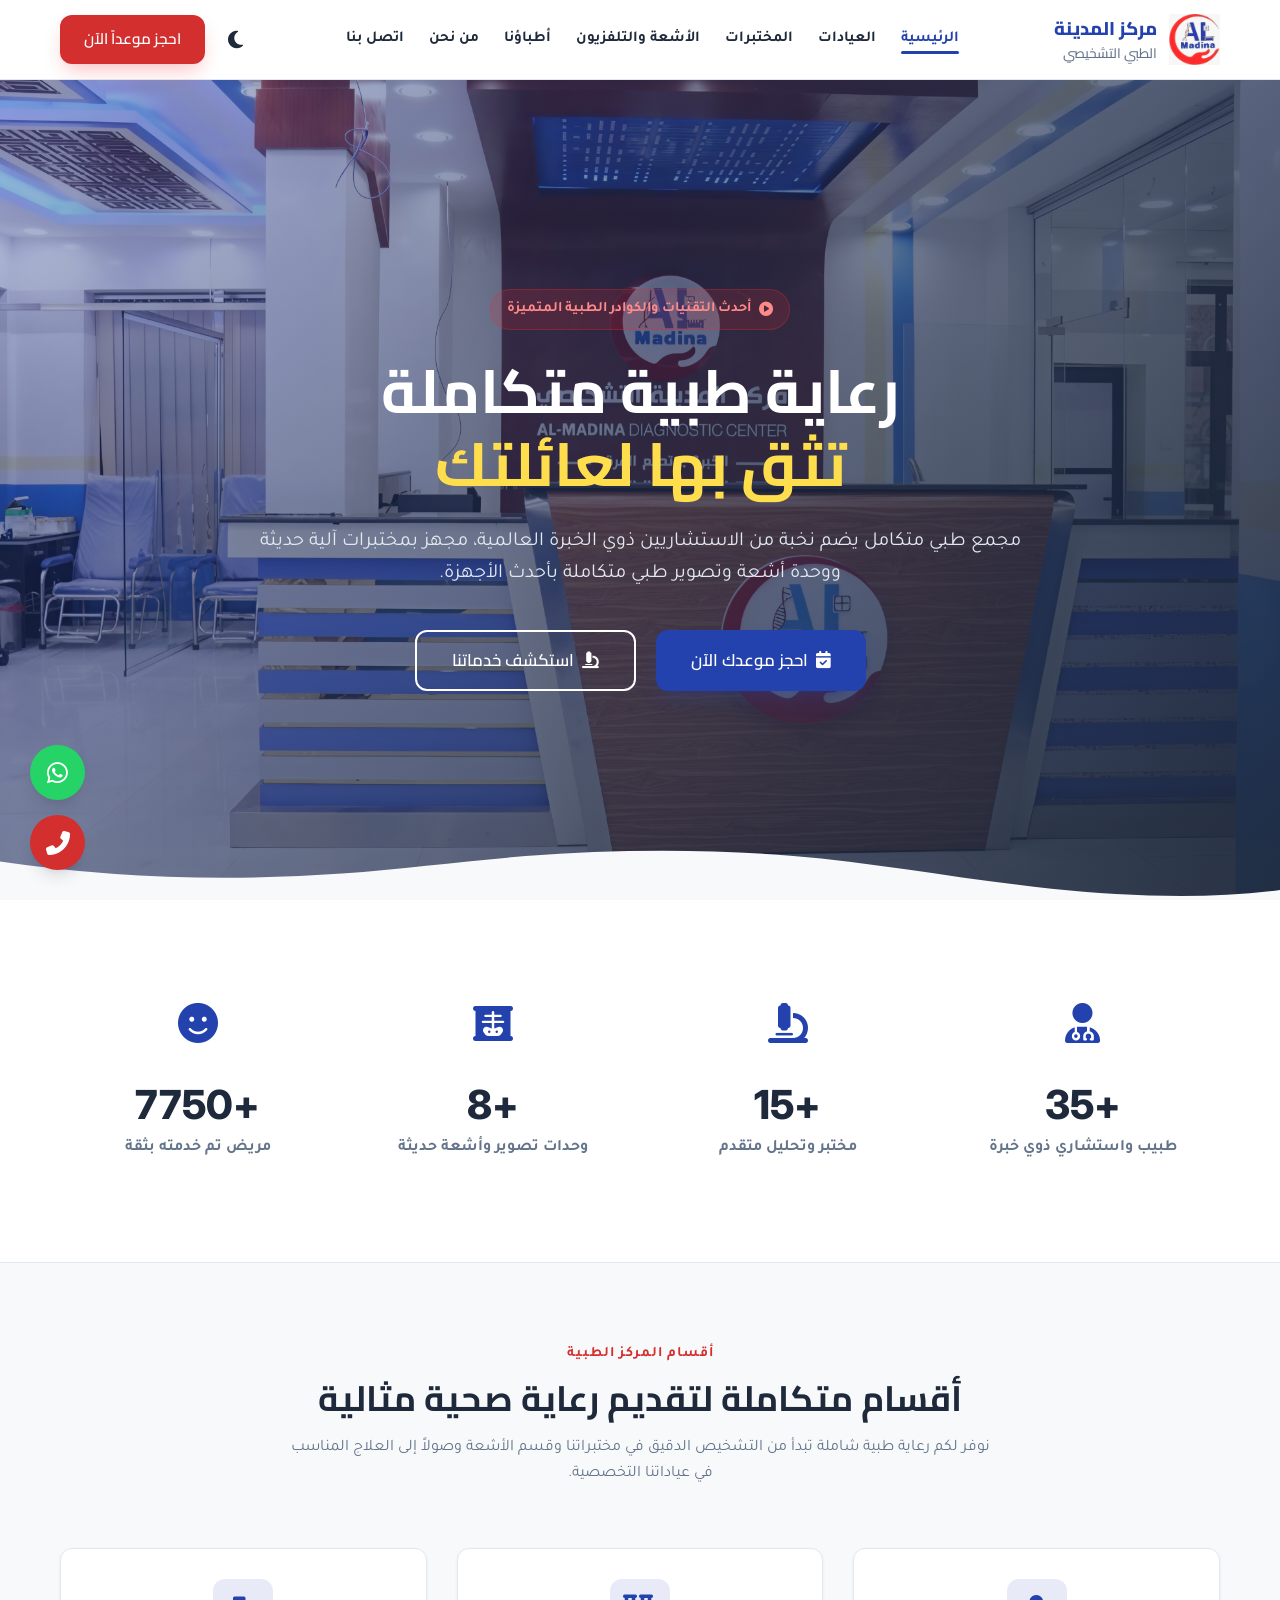
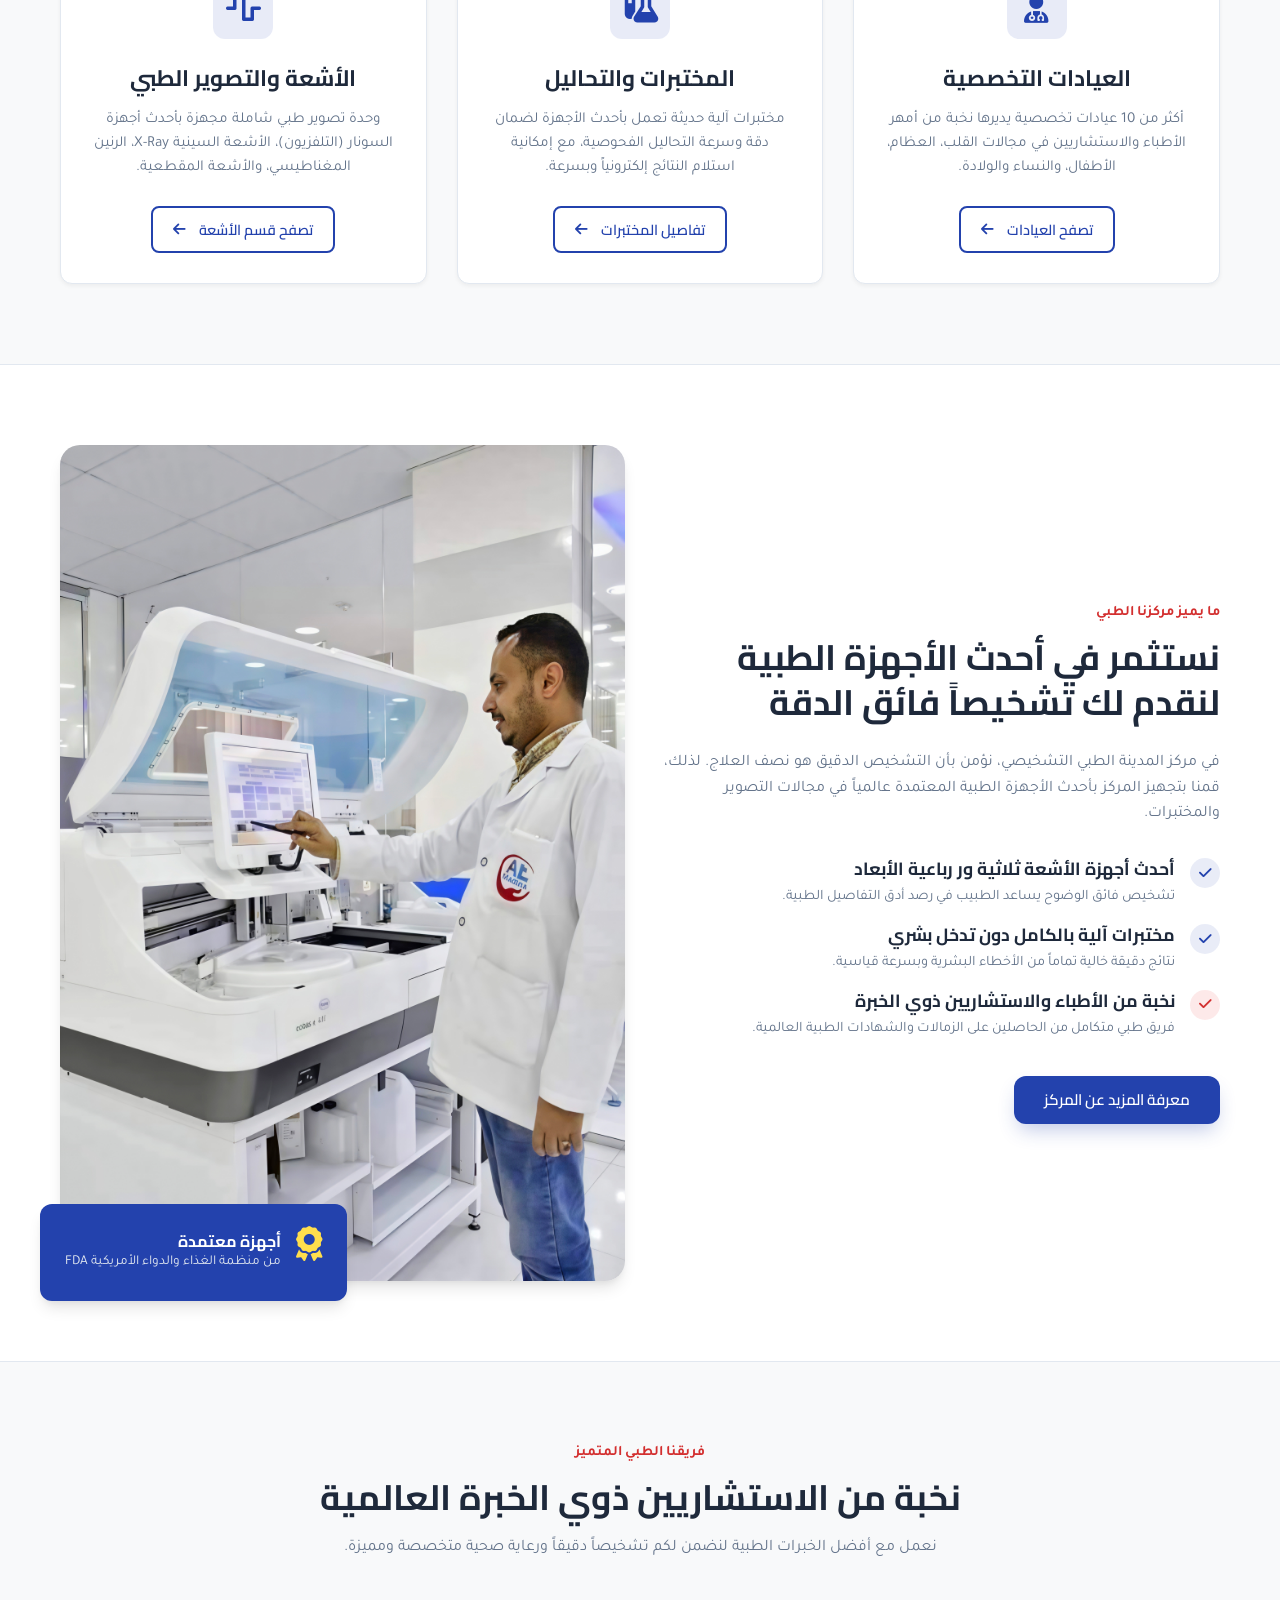
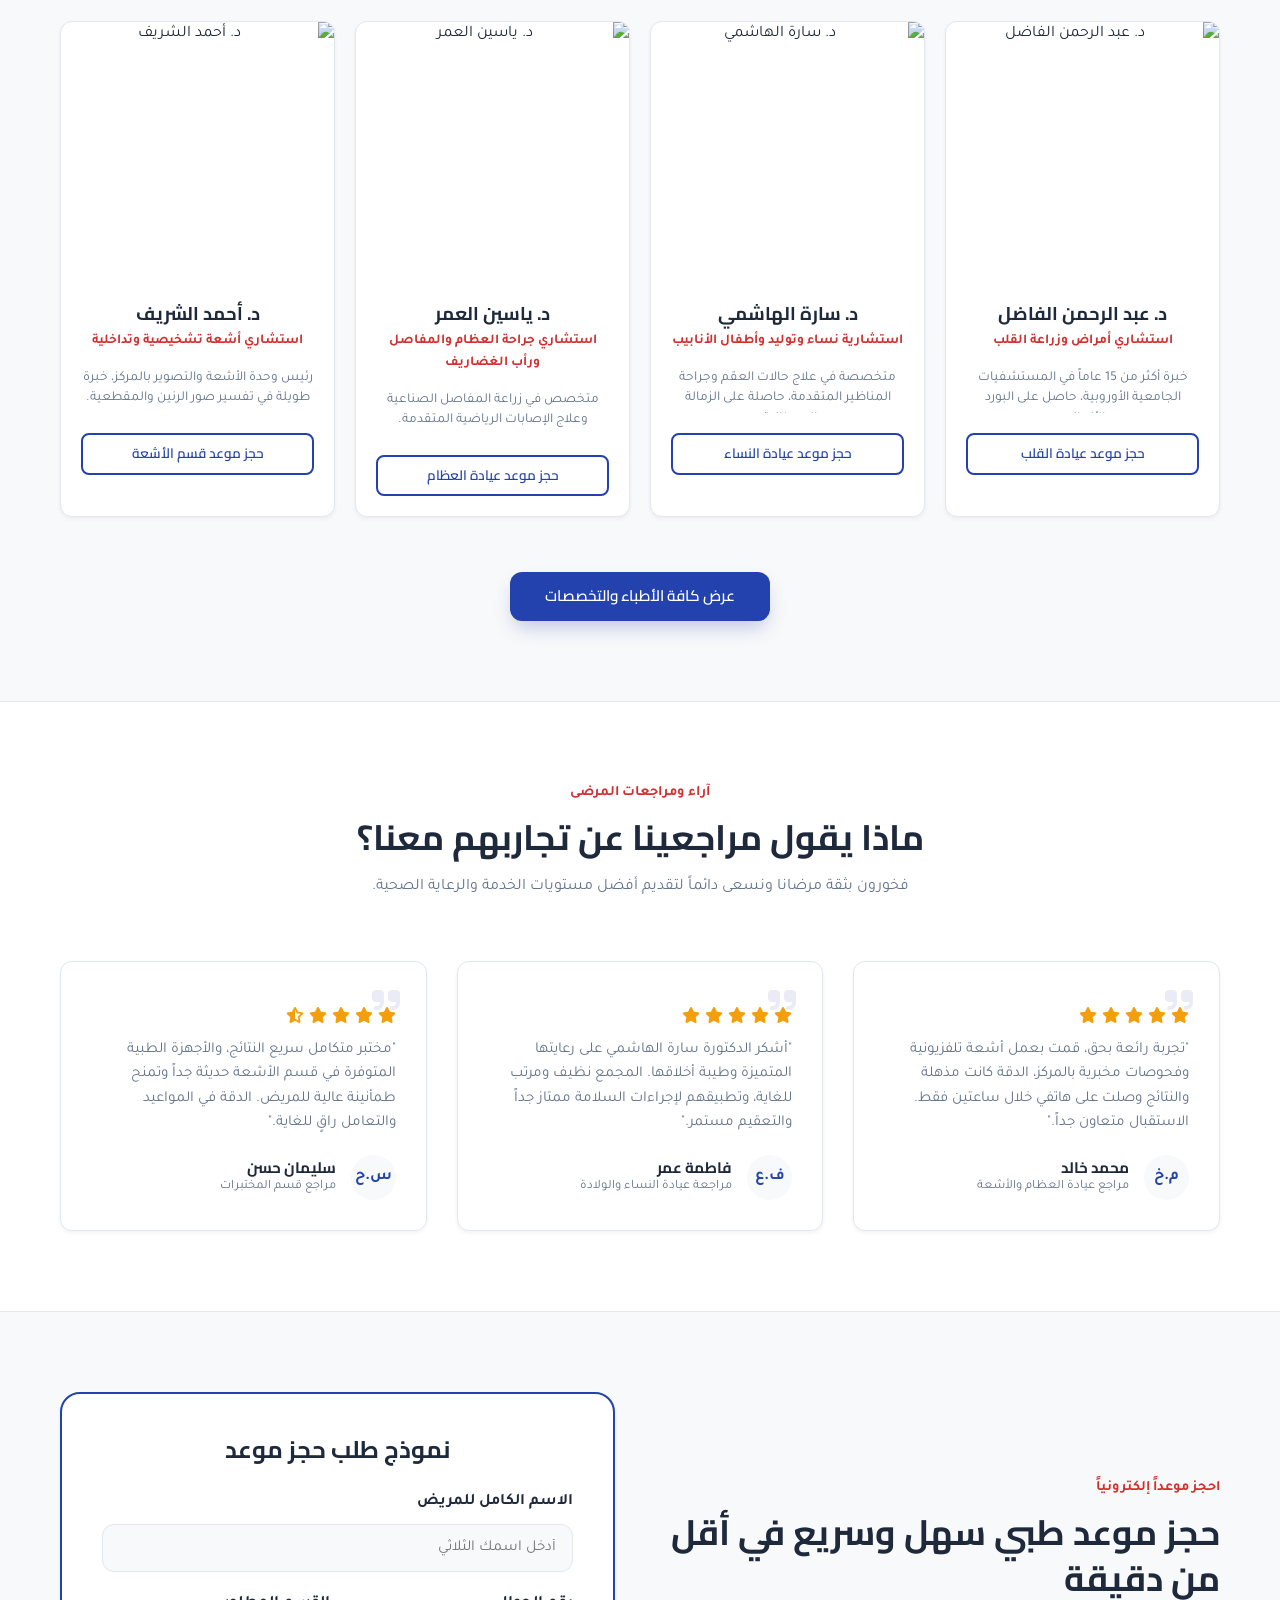
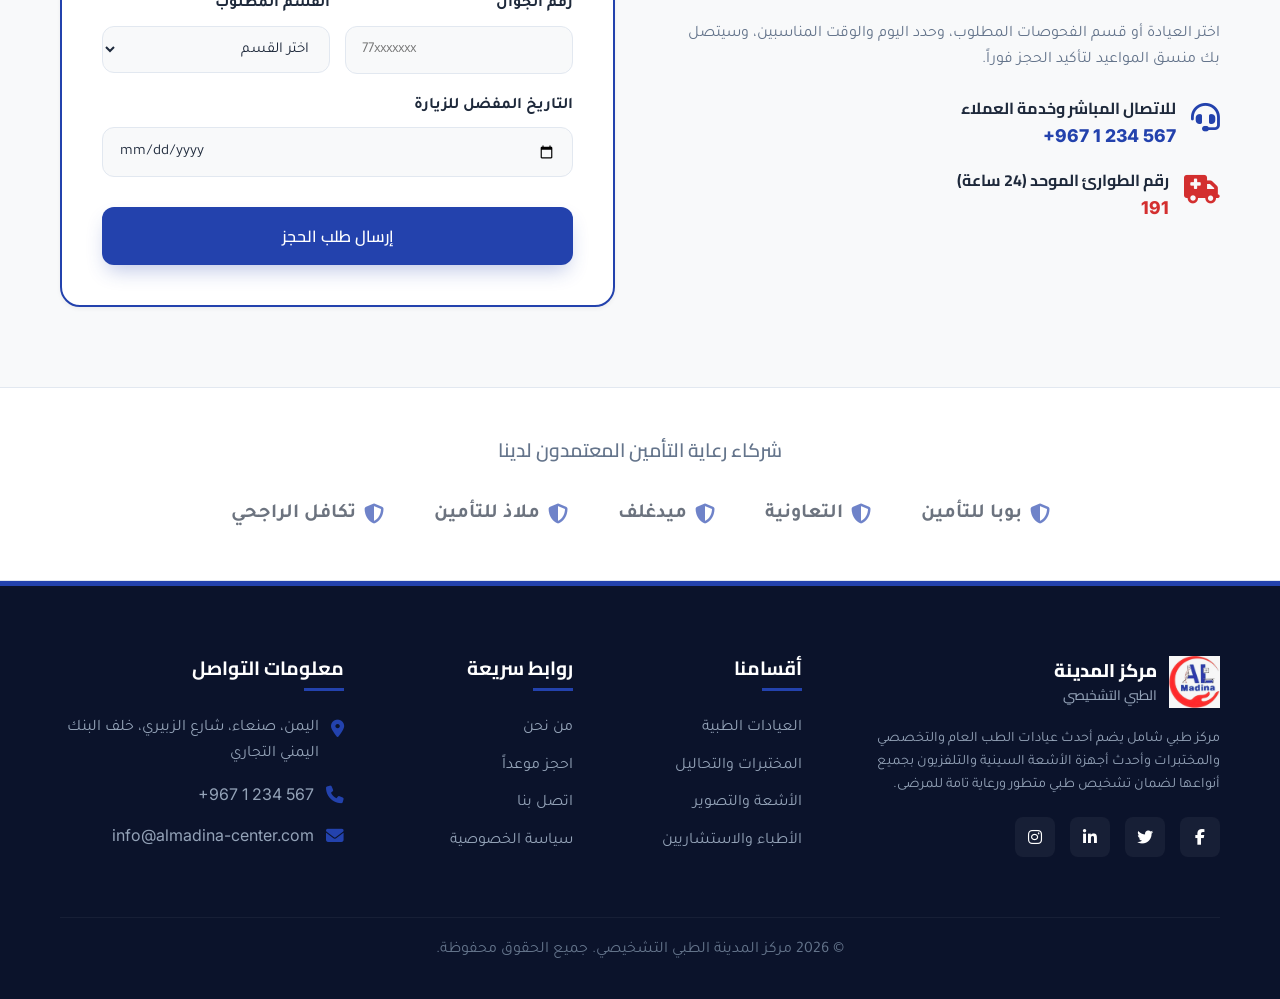
==== index.html @ d7f5dc35 "Initial commit with Nginx deployment config for Railway" ====
<!DOCTYPE html>
<html lang="ar" dir="rtl">
<head>
    <meta charset="UTF-8">
    <meta name="viewport" content="width=device-width, initial-scale=1.0">
    <title>مركز المدينة الطبي التشخيصي | عيادات، مختبرات، وأشعة متطورة</title>
    
    <!-- Meta Tags for SEO -->
    <meta name="description" content="مركز المدينة الطبي التشخيصي يقدم أفضل الخدمات الطبية والرعاية الصحية بأحدث الأجهزة العالمية في العيادات التخصصية، المختبرات المتقدمة، وقسم الأشعة الشامل تحت إشراف نخبة من الأطباء الاستشاريين ذوي الخبرة العالية.">
    <meta name="keywords" content="مركز طبي, عيادات تخصصية, مختبرات طبية, قسم الأشعة, تلفزيون طبي, رنين مغناطيسي, أشعة مقطعية, أطباء خبرة, حجز موعد طبي">
    
    <!-- Open Graph Metadata -->
    <meta property="og:title" content="مركز المدينة الطبي التشخيصي | رعاية طبية متكاملة بأحدث التقنيات">
    <meta property="og:description" content="عيادات متخصصة، مختبرات مجهزة بالكامل، وأقسام أشعة متطورة تحت سقف واحد برعاية نخبة من الأطباء ذوي الخبرة العالية.">
    <meta property="og:type" content="website">
    
    <!-- CSS Style Files -->
    <link rel="stylesheet" href="css/style.css">
    <link rel="stylesheet" href="css/components.css">
    <link rel="stylesheet" href="css/animations.css">
    
    <!-- Font Awesome Icons -->
    <link rel="stylesheet" href="https://cdnjs.cloudflare.com/ajax/libs/font-awesome/6.4.0/css/all.min.css">
</head>
<body>

    <!-- 1. شاشة التحميل (Preloader) -->
    <div class="loader-wrapper">
        <div class="loader"></div>
    </div>

    <!-- 2. القائمة العلوية (Navbar) -->
    <header class="header">
        <div class="container nav-container">
            <a href="index.html" class="logo">
                <img src="assets/logo/logo.png" alt="شعار مركز المدينة الطبي">
                <span style="font-size: 1.15rem; line-height: 1.25; color: var(--color-primary);">مركز المدينة<br><span style="font-size: 0.85rem; color: var(--color-text-muted); font-weight: 500;">الطبي التشخيصي</span></span>
            </a>    
            
            <nav>
                <ul class="nav-menu">
                    <li><a href="index.html" class="nav-link active">الرئيسية</a></li>
                    <li><a href="clinics.html" class="nav-link">العيادات</a></li>
                    <li><a href="labs.html" class="nav-link">المختبرات</a></li>
                    <li><a href="radiology.html" class="nav-link">الأشعة والتلفزيون</a></li>
                    <li><a href="doctors.html" class="nav-link">أطباؤنا</a></li>
                    <li><a href="about.html" class="nav-link">من نحن</a></li>
                    <li><a href="contact.html" class="nav-link">اتصل بنا</a></li>
                </ul>
            </nav>

            <div class="nav-actions">
                <button class="theme-toggle" aria-label="تبديل الوضع الليلي">
                    <i class="fas fa-moon"></i>
                </button>
                <a href="appointment.html" class="btn btn-accent wave-btn">احجز موعداً الآن</a>
                <button class="mobile-nav-toggle" aria-label="فتح القائمة">
                    <i class="fas fa-bars"></i>
                </button>
            </div>
        </div>
    </header>

    <!-- 3. قسم البانر الرئيسي (Hero Section) -->
    <section class="hero-section flex-center" style="background: linear-gradient(135deg, rgba(35, 66, 173, 0.3) 0%, rgba(30, 41, 59, 0.95) 100%), url('assets/1.jpg') no-repeat center center/cover; min-height: 100vh; color: #ffffff; padding-top: var(--header-height); text-align: center; position: relative;">
        <div class="container" style="z-index: 2;">
            <div class="hero-content fade-in" style="max-width: 800px; margin: 0 auto;">
                <span class="hero-badge" style="background-color: rgba(238, 43, 43, 0.15); color: #FF8A8A; padding: 8px 16px; border-radius: var(--radius-full); font-weight: 700; font-size: 0.9rem; display: inline-flex; align-items: center; gap: 8px; margin-bottom: 25px; border: 1px solid rgba(238, 43, 43, 0.3);">
                    <i class="fa-solid fa-circle-play heartbeat-icon"></i> أحدث التقنيات والكوادر الطبية المتميزة
                </span>
                <h1 style="color: #ffffff; font-size: clamp(2.2rem, 5vw, 3.8rem); line-height: 1.2; margin-bottom: 25px;">
                    رعاية طبية متكاملة <br><span style="color: #FFDE4D;">تثق بها لعائلتك</span>
                </h1>
                <p style="color: #E2E8F0; font-size: clamp(1rem, 2vw, 1.25rem); margin-bottom: 40px; font-weight: 400;">
                    مجمع طبي متكامل يضم نخبة من الاستشاريين ذوي الخبرة العالمية، مجهز بمختبرات آلية حديثة ووحدة أشعة وتصوير طبي متكاملة بأحدث الأجهزة.
                </p>
                <div class="hero-buttons" style="display: flex; gap: 20px; justify-content: center; flex-wrap: wrap;">
                    <a href="appointment.html" class="btn btn-primary" style="padding: 15px 35px; font-size: 1.05rem;">
                        <i class="fa-solid fa-calendar-check"></i> احجز موعدك الآن
                    </a>
                    <a href="radiology.html" class="btn btn-outline" style="border-color: #ffffff; color: #ffffff; padding: 15px 35px; font-size: 1.05rem;">
                        <i class="fa-solid fa-microscope"></i> استكشف خدماتنا
                    </a>
                </div>
            </div>
        </div>
        <div class="hero-wave" style="position: absolute; bottom: 0; right: 0; width: 100%; overflow: hidden; line-height: 0;">
            <svg viewBox="0 0 1200 120" preserveAspectRatio="none" style="position: relative; display: block; width: calc(100% + 1.3px); height: 50px;">
                <path d="M985.66,92.83C906.67,72,823.78,31,743.84,14.19c-82.26-17.34-168.06-16.33-250.45.39-57.84,11.73-114,31.07-172,41.86A600.21,600.21,0,0,1,0,27.35V120H1200V95.8C1132.19,118.92,1055.71,111.31,985.66,92.83Z" style="fill: var(--color-bg-light); transition: fill var(--transition-normal);"></path>
            </svg>
        </div>
    </section>

    <!-- 4. شريط الإحصائيات (Stats Section) -->
    <section class="stats-section section-padding" style="background-color: var(--color-card-light); transition: background-color var(--transition-normal); border-bottom: 1px solid var(--color-border);">
        <div class="container">
            <div class="grid-4 text-center">
                <div class="stat-card fade-in" style="padding: 20px;">
                    <div class="stat-icon" style="font-size: 2.5rem; color: var(--color-primary); margin-bottom: 15px;">
                        <i class="fa-solid fa-user-doctor"></i>
                    </div>
                    <h3 style="font-size: 2.5rem; font-family: var(--font-english); font-weight: 800; margin-bottom: 5px; color: var(--color-text-main);">
                        +<span class="counter-val" data-target="35">0</span>
                    </h3>
                    <p style="margin: 0; font-weight: 600; color: var(--color-text-muted);">طبيب واستشاري ذوي خبرة</p>
                </div>
                <div class="stat-card fade-in" style="padding: 20px;">
                    <div class="stat-icon" style="font-size: 2.5rem; color: var(--color-primary); margin-bottom: 15px;">
                        <i class="fa-solid fa-microscope"></i>
                    </div>
                    <h3 style="font-size: 2.5rem; font-family: var(--font-english); font-weight: 800; margin-bottom: 5px; color: var(--color-text-main);">
                        +<span class="counter-val" data-target="15">0</span>
                    </h3>
                    <p style="margin: 0; font-weight: 600; color: var(--color-text-muted);">مختبر وتحليل متقدم</p>
                </div>
                <div class="stat-card fade-in" style="padding: 20px;">
                    <div class="stat-icon" style="font-size: 2.5rem; color: var(--color-primary); margin-bottom: 15px;">
                        <i class="fa-solid fa-x-ray"></i>
                    </div>
                    <h3 style="font-size: 2.5rem; font-family: var(--font-english); font-weight: 800; margin-bottom: 5px; color: var(--color-text-main);">
                        +<span class="counter-val" data-target="8">0</span>
                    </h3>
                    <p style="margin: 0; font-weight: 600; color: var(--color-text-muted);">وحدات تصوير وأشعة حديثة</p>
                </div>
                <div class="stat-card fade-in" style="padding: 20px;">
                    <div class="stat-icon" style="font-size: 2.5rem; color: var(--color-primary); margin-bottom: 15px;">
                        <i class="fa-solid fa-face-smile"></i>
                    </div>
                    <h3 style="font-size: 2.5rem; font-family: var(--font-english); font-weight: 800; margin-bottom: 5px; color: var(--color-text-main);">
                        +<span class="counter-val" data-target="25000">0</span>
                    </h3>
                    <p style="margin: 0; font-weight: 600; color: var(--color-text-muted);">مريض تم خدمته بثقة</p>
                </div>
            </div>
        </div>
    </section>

    <!-- 5. قسم الخدمات الطبية الرئيسية (Main Services) -->
    <section class="services-section section-padding">
        <div class="container">
            <div class="section-header text-center fade-in" style="max-width: 700px; margin: 0 auto 60px auto;">
                <span style="color: var(--color-accent); font-weight: 700; font-size: 0.9rem; text-transform: uppercase; letter-spacing: 1px; display: block; margin-bottom: 10px;">أقسام المركز الطبية</span>
                <h2 style="font-size: 2.2rem; color: var(--color-text-main); margin-bottom: 15px;">أقسام متكاملة لتقديم رعاية صحية مثالية</h2>
                <p>نوفر لكم رعاية طبية شاملة تبدأ من التشخيص الدقيق في مختبراتنا وقسم الأشعة وصولاً إلى العلاج المناسب في عياداتنا التخصصية.</p>
            </div>
            
            <div class="grid-3">
                <!-- العيادات التخصصية -->
                <div class="card text-center fade-in">
                    <div class="card-icon flex-center" style="margin: 0 auto 25px auto;">
                        <i class="fa-solid fa-user-md"></i>
                    </div>
                    <h3 style="font-size: 1.4rem; color: var(--color-text-main); margin-bottom: 15px;">العيادات التخصصية</h3>
                    <p style="font-size: 0.95rem; margin-bottom: 25px;">أكثر من 10 عيادات تخصصية يديرها نخبة من أمهر الأطباء والاستشاريين في مجالات القلب، العظام، الأطفال، والنساء والولادة.</p>
                    <a href="clinics.html" class="btn btn-outline" style="padding: 10px 20px; font-size: 0.9rem; border-radius: var(--radius-sm);">تصفح العيادات <i class="fa-solid fa-arrow-left" style="margin-right: 5px;"></i></a>
                </div>

                <!-- المختبرات الطبية -->
                <div class="card text-center fade-in">
                    <div class="card-icon flex-center" style="margin: 0 auto 25px auto;">
                        <i class="fa-solid fa-flask-vial"></i>
                    </div>
                    <h3 style="font-size: 1.4rem; color: var(--color-text-main); margin-bottom: 15px;">المختبرات والتحاليل</h3>
                    <p style="font-size: 0.95rem; margin-bottom: 25px;">مختبرات آلية حديثة تعمل بأحدث الأجهزة لضمان دقة وسرعة التحاليل الفحوصية، مع إمكانية استلام النتائج إلكترونياً وبسرعة.</p>
                    <a href="labs.html" class="btn btn-outline" style="padding: 10px 20px; font-size: 0.9rem; border-radius: var(--radius-sm);">تفاصيل المختبرات <i class="fa-solid fa-arrow-left" style="margin-right: 5px;"></i></a>
                </div>

                <!-- الأشعة والتلفزيون -->
                <div class="card text-center fade-in">
                    <div class="card-icon flex-center" style="margin: 0 auto 25px auto;">
                        <i class="fa-solid fa-wave-square"></i>
                    </div>
                    <h3 style="font-size: 1.4rem; color: var(--color-text-main); margin-bottom: 15px;">الأشعة والتصوير الطبي</h3>
                    <p style="font-size: 0.95rem; margin-bottom: 25px;">وحدة تصوير طبي شاملة مجهزة بأحدث أجهزة السونار (التلفزيون)، الأشعة السينية X-Ray، الرنين المغناطيسي، والأشعة المقطعية.</p>
                    <a href="radiology.html" class="btn btn-outline" style="padding: 10px 20px; font-size: 0.9rem; border-radius: var(--radius-sm);">تصفح قسم الأشعة <i class="fa-solid fa-arrow-left" style="margin-right: 5px;"></i></a>
                </div>
            </div>
        </div>
    </section>

    <!-- 6. قسم لماذا نحن؟ ومعرض الأجهزة الحديثة (Why Us & Medical Equipment) -->
    <section class="why-us-section section-padding" style="background-color: var(--color-card-light); transition: background-color var(--transition-normal); border-top: 1px solid var(--color-border); border-bottom: 1px solid var(--color-border);">
        <div class="container">
            <div class="grid-2" style="align-items: center;">
                <div class="why-us-content fade-in">
                    <span style="color: var(--color-accent); font-weight: 700; font-size: 0.9rem; text-transform: uppercase; display: block; margin-bottom: 10px;">ما يميز مركزنا الطبي</span>
                    <h2 style="font-size: 2.2rem; color: var(--color-text-main); margin-bottom: 25px; line-height: 1.3;">نستثمر في أحدث الأجهزة الطبية لنقدم لك تشخيصاً فائق الدقة</h2>
                    <p style="margin-bottom: 30px;">
                        في مركز المدينة الطبي التشخيصي، نؤمن بأن التشخيص الدقيق هو نصف العلاج. لذلك، قمنا بتجهيز المركز بأحدث الأجهزة الطبية المعتمدة عالمياً في مجالات التصوير والمختبرات.
                    </p>
                    
                    <ul style="display: grid; gap: 15px; margin-bottom: 35px;">
                        <li style="display: flex; gap: 15px; align-items: flex-start;">
                            <span style="width: 30px; height: 30px; background-color: rgba(35, 66, 173, 0.1); color: var(--color-primary); border-radius: 50%; display: flex; align-items: center; justify-content: center; flex-shrink: 0; font-size: 0.9rem;"><i class="fa-solid fa-check"></i></span>
                            <div>
                                <h4 style="font-size: 1.1rem; color: var(--color-text-main); margin-bottom: 5px;">أحدث أجهزة الأشعة ثلاثية ور رباعية الأبعاد</h4>
                                <p style="font-size: 0.9rem; margin: 0;">تشخيص فائق الوضوح يساعد الطبيب في رصد أدق التفاصيل الطبية.</p>
                            </div>
                        </li>
                        <li style="display: flex; gap: 15px; align-items: flex-start;">
                            <span style="width: 30px; height: 30px; background-color: rgba(35, 66, 173, 0.1); color: var(--color-primary); border-radius: 50%; display: flex; align-items: center; justify-content: center; flex-shrink: 0; font-size: 0.9rem;"><i class="fa-solid fa-check"></i></span>
                            <div>
                                <h4 style="font-size: 1.1rem; color: var(--color-text-main); margin-bottom: 5px;">مختبرات آلية بالكامل دون تدخل بشري</h4>
                                <p style="font-size: 0.9rem; margin: 0;">نتائج دقيقة خالية تماماً من الأخطاء البشرية وبسرعة قياسية.</p>
                            </div>
                        </li>
                        <li style="display: flex; gap: 15px; align-items: flex-start;">
                            <span style="width: 30px; height: 30px; background-color: rgba(238, 43, 43, 0.1); color: var(--color-accent); border-radius: 50%; display: flex; align-items: center; justify-content: center; flex-shrink: 0; font-size: 0.9rem;"><i class="fa-solid fa-check"></i></span>
                            <div>
                                <h4 style="font-size: 1.1rem; color: var(--color-text-main); margin-bottom: 5px;">نخبة من الأطباء والاستشاريين ذوي الخبرة</h4>
                                <p style="font-size: 0.9rem; margin: 0;">فريق طبي متكامل من الحاصلين على الزمالات والشهادات الطبية العالمية.</p>
                            </div>
                        </li>
                    </ul>
                    
                    <a href="about.html" class="btn btn-primary" style="padding: 12px 30px; transform: none !important; display: inline-flex;">معرفة المزيد عن المركز</a>
                </div>
                
                <div class="why-us-media fade-in" style="position: relative;">
                    <div style="border-radius: var(--radius-lg); overflow: hidden; box-shadow: var(--shadow-lg); position: relative; z-index: 2;">
                        <img src="assets/2.jpg" alt="أجهزة طبية متطورة" style="width: 100%; transition: transform var(--transition-slow);">
                    </div>
                    <!-- بطاقة عائمة للمركز الطبية -->
                    <div style="position: absolute; bottom: -20px; left: -20px; background-color: var(--color-primary); color: #ffffff; padding: 20px 25px; border-radius: var(--radius-md); box-shadow: var(--shadow-lg); z-index: 3; display: flex; align-items: center; gap: 15px;">
                        <span style="font-size: 2.2rem; color: #FFDE4D;"><i class="fa-solid fa-award"></i></span>
                        <div>
                            <h4 style="color: #ffffff; margin: 0; font-size: 1rem; font-weight: 700;">أجهزة معتمدة</h4>
                            <p style="color: #E2E8F0; margin: 0; font-size: 0.85rem;">من منظمة الغذاء والدواء الأمريكية FDA</p>
                        </div>
                    </div>
                </div>
            </div>
        </div>
    </section>

    <!-- 7. قسم الأطباء المميزون (Doctors Section) -->
    <section class="doctors-section section-padding">
        <div class="container">
            <div class="section-header text-center fade-in" style="max-width: 700px; margin: 0 auto 60px auto;">
                <span style="color: var(--color-accent); font-weight: 700; font-size: 0.9rem; text-transform: uppercase; display: block; margin-bottom: 10px;">فريقنا الطبي المتميز</span>
                <h2 style="font-size: 2.2rem; color: var(--color-text-main); margin-bottom: 15px;">نخبة من الاستشاريين ذوي الخبرة العالمية</h2>
                <p>نعمل مع أفضل الخبرات الطبية لنضمن لكم تشخيصاً دقيقاً ورعاية صحية متخصصة ومميزة.</p>
            </div>
            
            <div class="grid-4">
                <!-- طبيب 1 -->
                <div class="card text-center fade-in" style="padding: 0; overflow: hidden;">
                    <div class="img-zoom-wrapper" style="border-radius: 0;">
                        <img src="https://images.unsplash.com/photo-1622253692010-333f2da6031d?q=80&w=600" alt="د. عبد الرحمن الفاضل" style="width: 100%; height: 260px; object-fit: cover; object-position: top;">
                    </div>
                    <div style="padding: 20px;">
                        <h4 style="font-size: 1.15rem; color: var(--color-text-main); margin-bottom: 5px;">د. عبد الرحمن الفاضل</h4>
                        <p style="font-size: 0.85rem; color: var(--color-accent); font-weight: 700; margin-bottom: 15px;">استشاري أمراض وزراعة القلب</p>
                        <p style="font-size: 0.85rem; line-height: 1.5; height: 45px; overflow: hidden; margin-bottom: 20px;">خبرة أكثر من 15 عاماً في المستشفيات الجامعية الأوروبية، حاصل على البورد الألماني.</p>
                        <a href="appointment.html?doc=1" class="btn btn-outline" style="padding: 8px 16px; font-size: 0.85rem; width: 100%; justify-content: center; border-radius: var(--radius-sm);">حجز موعد عيادة القلب</a>
                    </div>
                </div>

                <!-- طبيب 2 -->
                <div class="card text-center fade-in" style="padding: 0; overflow: hidden;">
                    <div class="img-zoom-wrapper" style="border-radius: 0;">
                        <img src="https://images.unsplash.com/photo-1559839734-2b71ea197ec2?q=80&w=600" alt="د. سارة الهاشمي" style="width: 100%; height: 260px; object-fit: cover; object-position: top;">
                    </div>
                    <div style="padding: 20px;">
                        <h4 style="font-size: 1.15rem; color: var(--color-text-main); margin-bottom: 5px;">د. سارة الهاشمي</h4>
                        <p style="font-size: 0.85rem; color: var(--color-accent); font-weight: 700; margin-bottom: 15px;">استشارية نساء وتوليد وأطفال الأنابيب</p>
                        <p style="font-size: 0.85rem; line-height: 1.5; height: 45px; overflow: hidden; margin-bottom: 20px;">متخصصة في علاج حالات العقم وجراحة المناظير المتقدمة، حاصلة على الزمالة البريطانية.</p>
                        <a href="appointment.html?doc=2" class="btn btn-outline" style="padding: 8px 16px; font-size: 0.85rem; width: 100%; justify-content: center; border-radius: var(--radius-sm);">حجز موعد عيادة النساء</a>
                    </div>
                </div>

                <!-- طبيب 3 -->
                <div class="card text-center fade-in" style="padding: 0; overflow: hidden;">
                    <div class="img-zoom-wrapper" style="border-radius: 0;">
                        <img src="https://images.unsplash.com/photo-1612349317150-e413f6a5b16d?q=80&w=600" alt="د. ياسين العمر" style="width: 100%; height: 260px; object-fit: cover; object-position: top;">
                    </div>
                    <div style="padding: 20px;">
                        <h4 style="font-size: 1.15rem; color: var(--color-text-main); margin-bottom: 5px;">د. ياسين العمر</h4>
                        <p style="font-size: 0.85rem; color: var(--color-accent); font-weight: 700; margin-bottom: 15px;">استشاري جراحة العظام والمفاصل ورأب الغضاريف</p>
                        <p style="font-size: 0.85rem; line-height: 1.5; height: 45px; overflow: hidden; margin-bottom: 20px;">متخصص في زراعة المفاصل الصناعية وعلاج الإصابات الرياضية المتقدمة.</p>
                        <a href="appointment.html?doc=3" class="btn btn-outline" style="padding: 8px 16px; font-size: 0.85rem; width: 100%; justify-content: center; border-radius: var(--radius-sm);">حجز موعد عيادة العظام</a>
                    </div>
                </div>

                <!-- طبيب 4 -->
                <div class="card text-center fade-in" style="padding: 0; overflow: hidden;">
                    <div class="img-zoom-wrapper" style="border-radius: 0;">
                        <img src="https://images.unsplash.com/photo-1537368910025-700350fe46c7?q=80&w=600" alt="د. أحمد الشريف" style="width: 100%; height: 260px; object-fit: cover; object-position: top;">
                    </div>
                    <div style="padding: 20px;">
                        <h4 style="font-size: 1.15rem; color: var(--color-text-main); margin-bottom: 5px;">د. أحمد الشريف</h4>
                        <p style="font-size: 0.85rem; color: var(--color-accent); font-weight: 700; margin-bottom: 15px;">استشاري أشعة تشخيصية وتداخلية</p>
                        <p style="font-size: 0.85rem; line-height: 1.5; height: 45px; overflow: hidden; margin-bottom: 20px;">رئيس وحدة الأشعة والتصوير بالمركز، خبرة طويلة في تفسير صور الرنين والمقطعية.</p>
                        <a href="appointment.html?doc=4" class="btn btn-outline" style="padding: 8px 16px; font-size: 0.85rem; width: 100%; justify-content: center; border-radius: var(--radius-sm);">حجز موعد قسم الأشعة</a>
                    </div>
                </div>
            </div>
            
            <div style="text-align: center; margin-top: 55px;" class="fade-in">
                <a href="doctors.html" class="btn btn-primary" style="padding: 12px 35px;">عرض كافة الأطباء والتخصصات</a>
            </div>
        </div>
    </section>

    <!-- 8. قسم آراء المرضى (Testimonials) -->
    <section class="testimonials-section section-padding" style="background-color: var(--color-card-light); transition: background-color var(--transition-normal); border-top: 1px solid var(--color-border); border-bottom: 1px solid var(--color-border);">
        <div class="container">
            <div class="section-header text-center fade-in" style="max-width: 700px; margin: 0 auto 60px auto;">
                <span style="color: var(--color-accent); font-weight: 700; font-size: 0.9rem; text-transform: uppercase; display: block; margin-bottom: 10px;">آراء ومراجعات المرضى</span>
                <h2 style="font-size: 2.2rem; color: var(--color-text-main); margin-bottom: 15px;">ماذا يقول مراجعينا عن تجاربهم معنا؟</h2>
                <p>فخورون بثقة مرضانا ونسعى دائماً لتقديم أفضل مستويات الخدمة والرعاية الصحية.</p>
            </div>
            
            <div class="grid-3">
                <!-- تقييم 1 -->
                <div class="card fade-in" style="position: relative; padding-top: 45px;">
                    <span style="position: absolute; top: 20px; right: 25px; font-size: 2rem; color: rgba(var(--color-primary-rgb), 0.1);"><i class="fa-solid fa-quote-right"></i></span>
                    <div style="display: flex; gap: 5px; color: #F59E0B; margin-bottom: 15px;">
                        <i class="fa-solid fa-star"></i><i class="fa-solid fa-star"></i><i class="fa-solid fa-star"></i><i class="fa-solid fa-star"></i><i class="fa-solid fa-star"></i>
                    </div>
                    <p style="font-size: 0.95rem; line-height: 1.6; margin-bottom: 20px;">"تجربة رائعة بحق، قمت بعمل أشعة تلفزيونية وفحوصات مخبرية بالمركز، الدقة كانت مذهلة والنتائج وصلت على هاتفي خلال ساعتين فقط. الاستقبال متعاون جداً."</p>
                    <div style="display: flex; align-items: center; gap: 15px;">
                        <div style="width: 45px; height: 45px; border-radius: 50%; overflow: hidden; background-color: var(--color-bg-light); display: flex; align-items: center; justify-content: center; font-weight: 700; color: var(--color-primary);">م.خ</div>
                        <div>
                            <h4 style="font-size: 0.95rem; color: var(--color-text-main); margin: 0;">محمد خالد</h4>
                            <p style="font-size: 0.8rem; margin: 0;">مراجع عيادة العظام والأشعة</p>
                        </div>
                    </div>
                </div>

                <!-- تقييم 2 -->
                <div class="card fade-in" style="position: relative; padding-top: 45px;">
                    <span style="position: absolute; top: 20px; right: 25px; font-size: 2rem; color: rgba(var(--color-primary-rgb), 0.1);"><i class="fa-solid fa-quote-right"></i></span>
                    <div style="display: flex; gap: 5px; color: #F59E0B; margin-bottom: 15px;">
                        <i class="fa-solid fa-star"></i><i class="fa-solid fa-star"></i><i class="fa-solid fa-star"></i><i class="fa-solid fa-star"></i><i class="fa-solid fa-star"></i>
                    </div>
                    <p style="font-size: 0.95rem; line-height: 1.6; margin-bottom: 20px;">"أشكر الدكتورة سارة الهاشمي على رعايتها المتميزة وطيبة أخلاقها. المجمع نظيف ومرتب للغاية، وتطبيقهم لإجراءات السلامة ممتاز جداً والتعقيم مستمر."</p>
                    <div style="display: flex; align-items: center; gap: 15px;">
                        <div style="width: 45px; height: 45px; border-radius: 50%; overflow: hidden; background-color: var(--color-bg-light); display: flex; align-items: center; justify-content: center; font-weight: 700; color: var(--color-primary);">ف.ع</div>
                        <div>
                            <h4 style="font-size: 0.95rem; color: var(--color-text-main); margin: 0;">فاطمة عمر</h4>
                            <p style="font-size: 0.8rem; margin: 0;">مراجعة عيادة النساء والولادة</p>
                        </div>
                    </div>
                </div>

                <!-- تقييم 3 -->
                <div class="card fade-in" style="position: relative; padding-top: 45px;">
                    <span style="position: absolute; top: 20px; right: 25px; font-size: 2rem; color: rgba(var(--color-primary-rgb), 0.1);"><i class="fa-solid fa-quote-right"></i></span>
                    <div style="display: flex; gap: 5px; color: #F59E0B; margin-bottom: 15px;">
                        <i class="fa-solid fa-star"></i><i class="fa-solid fa-star"></i><i class="fa-solid fa-star"></i><i class="fa-solid fa-star"></i><i class="fa-solid fa-star-half-stroke"></i>
                    </div>
                    <p style="font-size: 0.95rem; line-height: 1.6; margin-bottom: 20px;">"مختبر متكامل سريع النتائج، والأجهزة الطبية المتوفرة في قسم الأشعة حديثة جداً وتمنح طمأنينة عالية للمريض. الدقة في المواعيد والتعامل راقٍ للغاية."</p>
                    <div style="display: flex; align-items: center; gap: 15px;">
                        <div style="width: 45px; height: 45px; border-radius: 50%; overflow: hidden; background-color: var(--color-bg-light); display: flex; align-items: center; justify-content: center; font-weight: 700; color: var(--color-primary);">س.ح</div>
                        <div>
                            <h4 style="font-size: 0.95rem; color: var(--color-text-main); margin: 0;">سليمان حسن</h4>
                            <p style="font-size: 0.8rem; margin: 0;">مراجع قسم المختبرات</p>
                        </div>
                    </div>
                </div>
            </div>
        </div>
    </section>

    <!-- 9. قسم حجز المواعيد السريع (Quick Appointment Form) -->
    <section class="appointment-section section-padding">
        <div class="container">
            <div class="grid-2" style="align-items: center; gap: 50px;">
                <div class="appointment-info fade-in">
                    <span style="color: var(--color-accent); font-weight: 700; font-size: 0.9rem; text-transform: uppercase; display: block; margin-bottom: 10px;">احجز موعداً إلكترونياً</span>
                    <h2 style="font-size: 2.2rem; color: var(--color-text-main); margin-bottom: 20px; line-height: 1.3;">حجز موعد طبي سهل وسريع في أقل من دقيقة</h2>
                    <p style="margin-bottom: 25px;">اختر العيادة أو قسم الفحوصات المطلوب، وحدد اليوم والوقت المناسبين، وسيتصل بك منسق المواعيد لتأكيد الحجز فوراً.</p>
                    
                    <div style="display: flex; gap: 15px; margin-bottom: 20px; align-items: center;">
                        <span style="font-size: 1.8rem; color: var(--color-primary);"><i class="fa-solid fa-headset"></i></span>
                        <div>
                            <h4 style="font-size: 1rem; color: var(--color-text-main); margin-bottom: 3px;">للاتصال المباشر وخدمة العملاء</h4>
                            <p style="font-size: 1.1rem; color: var(--color-primary); font-weight: 800; margin: 0; font-family: var(--font-english); direction: ltr; text-align: right;">+967 1 234 567</p>
                        </div>
                    </div>

                    <div style="display: flex; gap: 15px; align-items: center;">
                        <span style="font-size: 1.8rem; color: var(--color-accent);"><i class="fa-solid fa-truck-medical"></i></span>
                        <div>
                            <h4 style="font-size: 1rem; color: var(--color-text-main); margin-bottom: 3px;">رقم الطوارئ الموحد (24 ساعة)</h4>
                            <p style="font-size: 1.1rem; color: var(--color-accent); font-weight: 800; margin: 0; font-family: var(--font-english); direction: ltr; text-align: right;">191</p>
                        </div>
                    </div>
                </div>

                <div class="appointment-card fade-in card glowing-border" style="background-color: var(--color-card-light); padding: 40px; border-radius: var(--radius-lg);">
                    <h3 style="font-size: 1.5rem; color: var(--color-text-main); margin-bottom: 25px; text-align: center;">نموذج طلب حجز موعد</h3>
                    <form id="quick-appointment-form">
                        <div class="form-group">
                            <label class="form-label" for="full-name">الاسم الكامل للمريض</label>
                            <input type="text" id="full-name" class="form-control" placeholder="أدخل اسمك الثلاثي" required>
                        </div>
                        <div class="grid-2" style="gap: 15px; margin-bottom: 0;">
                            <div class="form-group">
                                <label class="form-label" for="phone">رقم الجوال</label>
                                <input type="tel" id="phone" class="form-control" placeholder="77xxxxxxx" required>
                            </div>
                            <div class="form-group">
                                <label class="form-label" for="dept">القسم المطلوب</label>
                                <select id="dept" class="form-control" required>
                                    <option value="" disabled selected>اختر القسم</option>
                                    <option value="heart">عيادة القلب</option>
                                    <option value="ortho">عيادة العظام</option>
                                    <option value="women">عيادة النساء والولادة</option>
                                    <option value="pediatric">عيادة الأطفال</option>
                                    <option value="xray">قسم الأشعة والتلفزيون</option>
                                    <option value="lab">قسم المختبرات والتحاليل</option>
                                </select>
                            </div>
                        </div>
                        <div class="form-group">
                            <label class="form-label" for="date">التاريخ المفضل للزيارة</label>
                            <input type="date" id="date" class="form-control" required>
                        </div>
                        <button type="submit" class="btn btn-primary wave-btn" style="width: 100%; padding: 14px; font-size: 1rem; margin-top: 10px;">إرسال طلب الحجز</button>
                    </form>
                </div>
            </div>
        </div>
    </section>

    <!-- 10. شريط شركات التأمين (Insurance Partners) -->
    <section class="insurance-section section-padding" style="background-color: var(--color-card-light); transition: background-color var(--transition-normal); border-top: 1px solid var(--color-border); border-bottom: 1px solid var(--color-border); padding: 50px 0;">
        <div class="container">
            <h3 style="font-size: 1.2rem; text-align: center; color: var(--color-text-muted); margin-bottom: 35px; font-weight: 600;">شركاء رعاية التأمين المعتمدون لدينا</h3>
            <div class="insurance-logos flex-center" style="gap: 50px; flex-wrap: wrap; opacity: 0.65;">
                <!-- صور شعارات تأمين رمزية باستخدام نصوص أيقونات منسقة أو علامات تجارية -->
                <div style="font-size: 1.25rem; font-weight: 700; color: var(--color-text-main); display: flex; align-items: center; gap: 8px;"><i class="fa-solid fa-shield-halved" style="color: var(--color-primary);"></i> بوبا للتأمين</div>
                <div style="font-size: 1.25rem; font-weight: 700; color: var(--color-text-main); display: flex; align-items: center; gap: 8px;"><i class="fa-solid fa-shield-halved" style="color: var(--color-primary);"></i> التعاونية</div>
                <div style="font-size: 1.25rem; font-weight: 700; color: var(--color-text-main); display: flex; align-items: center; gap: 8px;"><i class="fa-solid fa-shield-halved" style="color: var(--color-primary);"></i> ميدغلف</div>
                <div style="font-size: 1.25rem; font-weight: 700; color: var(--color-text-main); display: flex; align-items: center; gap: 8px;"><i class="fa-solid fa-shield-halved" style="color: var(--color-primary);"></i> ملاذ للتأمين</div>
                <div style="font-size: 1.25rem; font-weight: 700; color: var(--color-text-main); display: flex; align-items: center; gap: 8px;"><i class="fa-solid fa-shield-halved" style="color: var(--color-primary);"></i> تكافل الراجحي</div>
            </div>
        </div>
    </section>

    <!-- 11. الفوتر (Footer) -->
    <footer class="footer">
        <div class="container">
            <div class="footer-grid">
                <div>
                    <a href="index.html" class="logo footer-logo">
                        <img src="assets/logo/logo.png" alt="شعار مركز المدينة الطبي">
                        <span style="font-size: 1.15rem; line-height: 1.25; color: #ffffff;">مركز المدينة<br><span style="font-size: 0.85rem; color: #94A3B8; font-weight: 500;">الطبي التشخيصي</span></span>
                    </a>
                    <p style="color: #94A3B8; font-size: 0.9rem; margin-top: 15px;">مركز طبي شامل يضم أحدث عيادات الطب العام والتخصصي والمختبرات وأحدث أجهزة الأشعة السينية والتلفزيون بجميع أنواعها لضمان تشخيص طبي متطور ورعاية تامة للمرضى.</p>
                    <div class="footer-social">
                        <a href="#" class="social-btn" aria-label="فيسبوك"><i class="fab fa-facebook-f"></i></a>
                        <a href="#" class="social-btn" aria-label="تويتر"><i class="fab fa-twitter"></i></a>
                        <a href="#" class="social-btn" aria-label="لينكد إن"><i class="fab fa-linkedin-in"></i></a>
                        <a href="#" class="social-btn" aria-label="إنستغرام"><i class="fab fa-instagram"></i></a>
                    </div>
                </div>
                
                <div>
                    <h3 class="footer-title">أقسامنا</h3>
                    <ul class="footer-links">
                        <li><a href="clinics.html">العيادات الطبية</a></li>
                        <li><a href="labs.html">المختبرات والتحاليل</a></li>
                        <li><a href="radiology.html">الأشعة والتصوير</a></li>
                        <li><a href="doctors.html">الأطباء والاستشاريين</a></li>
                    </ul>
                </div>
                
                <div>
                    <h3 class="footer-title">روابط سريعة</h3>
                    <ul class="footer-links">
                        <li><a href="about.html">من نحن</a></li>
                        <li><a href="appointment.html">احجز موعداً</a></li>
                        <li><a href="contact.html">اتصل بنا</a></li>
                        <li><a href="#">سياسة الخصوصية</a></li>
                    </ul>
                </div>
                
                <div>
                    <h3 class="footer-title">معلومات التواصل</h3>
                    <ul class="footer-info">
                        <li>
                            <i class="fa-solid fa-location-dot"></i>
                            <span>اليمن، صنعاء، شارع الزبيري، خلف البنك اليمني التجاري</span>
                        </li>
                        <li>
                            <i class="fa-solid fa-phone"></i>
                            <span class="en-text">+967 1 234 567</span>
                        </li>
                        <li>
                            <i class="fa-solid fa-envelope"></i>
                            <span class="en-text">info@almadina-center.com</span>
                        </li>
                    </ul>
                </div>
            </div>
            
            <div class="footer-bottom">
                <p>&copy; 2026 مركز المدينة الطبي التشخيصي. جميع الحقوق محفوظة.</p>
            </div>
        </div>
    </footer>

    <!-- 12. أزرار التواصل العائمة (Floating Actions) -->
    <div class="floating-actions">
        <a href="https://wa.me/967777123456" class="floating-btn float-whatsapp" target="_blank" aria-label="تواصل معنا عبر واتساب">
            <i class="fab fa-whatsapp"></i>
        </a>
        <a href="tel:191" class="floating-btn float-phone" aria-label="الاتصال بالطوارئ">
            <i class="fa-solid fa-phone-flip"></i>
        </a>
    </div>

    <!-- Script Files -->
    <script src="js/main.js"></script>
    <script>
        // التعامل مع نموذج الحجز السريع وتأكيده للمستخدم
        const appointmentForm = document.getElementById('quick-appointment-form');
        if (appointmentForm) {
            appointmentForm.addEventListener('submit', (e) => {
                e.preventDefault();
                const name = document.getElementById('full-name').value;
                const phone = document.getElementById('phone').value;
                const dept = document.getElementById('dept').value;
                const date = document.getElementById('date').value;
                
                alert(`شكراً لك يا ${name}. تم استلام طلب الحجز في عيادة (${dept}) بنجاح بتاريخ ${date}. سيتصل بك فريقنا قريباً على الرقم ${phone} لتأكيد موعدك النهائي.`);
                appointmentForm.reset();
            });
        }
    </script>
</body>
</html>
---- css/style.css ----
/* ==========================================================================
   🏥 style.css - نظام الألوان والتنسيقات الأساسية لمركز المدينة الطبي التشخيصي
   ========================================================================== */

/* 1. استيراد الخطوط الفاخرة */
@import url('https://fonts.googleapis.com/css2?family=Cairo:wght@300;400;500;600;700;800&family=Tajawal:wght@300;400;500;700;900&family=Inter:wght@300;400;500;600;700&display=swap');

/* 2. متغيرات نظام التصميم (Design Tokens) */
:root {
    /* لوحة الألوان المحددة من المستخدم */
    --color-primary: #2342AD;        /* أزرق طبي */
    --color-primary-rgb: 35, 66, 173;
    --color-primary-hover: #1b338a;
    
    --color-bg-light: #F8F9FA;       /* رمادي فاتح / أبيض */
    --color-card-light: #FFFFFF;
    
    --color-accent: #D32F2F;         /* أحمر كلاسيكي هادئ للطوارئ والحجز */
    --color-accent-rgb: 211, 47, 47;
    --color-accent-hover: #B71C1C;
    
    --color-text-main: #1E293B;      /* كحلي داكن / فحمي */
    --color-text-muted: #64748B;
    
    /* ألوان إضافية للوضع الليلي والحدود */
    --color-border: #E2E8F0;
    --color-overlay: rgba(30, 41, 59, 0.7);
    
    /* الخطوط */
    --font-primary: 'Tajawal', sans-serif;
    --font-secondary: 'Cairo', sans-serif;
    --font-english: 'Inter', sans-serif;
    
    /* تأثيرات الظلال والحواف */
    --shadow-sm: 0 2px 4px rgba(0, 0, 0, 0.05);
    --shadow-md: 0 4px 6px -1px rgba(0, 0, 0, 0.1), 0 2px 4px -1px rgba(0, 0, 0, 0.06);
    --shadow-lg: 0 10px 15px -3px rgba(0, 0, 0, 0.1), 0 4px 6px -2px rgba(0, 0, 0, 0.05);
    --shadow-primary: 0 10px 20px -5px rgba(35, 66, 173, 0.3);
    
    --radius-sm: 8px;
    --radius-md: 12px;
    --radius-lg: 20px;
    --radius-full: 9999px;
    
    --transition-fast: 0.2s ease;
    --transition-normal: 0.3s ease;
    --transition-slow: 0.5s cubic-bezier(0.4, 0, 0.2, 1);
    
    --header-height: 80px;
}

/* 3. إعدادات الوضع الداكن (Dark Mode) */
[data-theme="dark"] {
    --color-bg-light: #1E293B;       /* خلفية متوسطة الهدوء والظلمة */
    --color-card-light: #2A3649;     /* بطاقات بلون رمادي-كحلي متوسط */
    --color-text-main: #F8F9FA;      /* نصوص بيضاء/رمادية فاتحة */
    --color-text-muted: #A8B8D0;
    --color-border: #3D4F68;
    --color-overlay: rgba(30, 41, 59, 0.85);
    --shadow-sm: 0 2px 4px rgba(0, 0, 0, 0.15);
    --shadow-md: 0 4px 6px -1px rgba(0, 0, 0, 0.25);
    --shadow-lg: 0 20px 25px -5px rgba(0, 0, 0, 0.35);
}

/* 4. تصفير وإعدادات عامة (Reset & Global Styles) */
*, *::before, *::after {
    box-sizing: border-box;
    margin: 0;
    padding: 0;
}

html {
    scroll-behavior: smooth;
    font-size: 16px;
    -webkit-tap-highlight-color: transparent;
}

body {
    font-family: var(--font-primary);
    background-color: var(--color-bg-light);
    color: var(--color-text-main);
    line-height: 1.6;
    overflow-x: hidden;
    direction: rtl; /* اتجاه الكتابة عربي بشكل افتراضي */
    text-align: right;
    transition: background-color var(--transition-normal), color var(--transition-normal);
}

/* تخصيص شريط التمرير (Scrollbar) */
::-webkit-scrollbar {
    width: 10px;
}

::-webkit-scrollbar-track {
    background: var(--color-bg-light);
}

::-webkit-scrollbar-thumb {
    background: var(--color-primary);
    border-radius: var(--radius-full);
    border: 3px solid var(--color-bg-light);
}

::-webkit-scrollbar-thumb:hover {
    background: var(--color-primary-hover);
}

/* العناوين والروابط */
h1, h2, h3, h4, h5, h6 {
    font-family: var(--font-secondary);
    font-weight: 700;
    line-height: 1.3;
    color: var(--color-primary);
    margin-bottom: 0.5rem;
}

p {
    font-family: var(--font-primary);
    color: var(--color-text-muted);
    font-size: 1rem;
    margin-bottom: 1rem;
}

a {
    color: inherit;
    text-decoration: none;
    transition: color var(--transition-fast);
}

img {
    max-width: 100%;
    height: auto;
    display: block;
}

ul, ol {
    list-style: none;
}

/* حاويات العرض */
.container {
    width: 100%;
    max-width: 1200px;
    margin: 0 auto;
    padding: 0 20px;
}

/* قسم مخصص للمحتوى اللاتيني/الإنجليزي */
.en-text {
    font-family: var(--font-english);
    direction: ltr;
    text-align: left;
}

/* تنسيقات المساعدة والتخطيط */
.section-padding {
    padding: 80px 0;
}

.text-center {
    text-align: center;
}

.flex-center {
    display: flex;
    justify-content: center;
    align-items: center;
}

.grid-2 {
    display: grid;
    grid-template-columns: repeat(2, 1fr);
    gap: 30px;
}

.grid-3 {
    display: grid;
    grid-template-columns: repeat(3, 1fr);
    gap: 30px;
}

.grid-4 {
    display: grid;
    grid-template-columns: repeat(4, 1fr);
    gap: 20px;
}

/* استعلامات التجاوب الأساسية للمخططات */
@media (max-width: 992px) {
    .grid-3, .grid-4 {
        grid-template-columns: repeat(2, 1fr);
    }
}

@media (max-width: 768px) {
    .grid-2, .grid-3, .grid-4 {
        grid-template-columns: 1fr;
    }
    .section-padding {
        padding: 50px 0;
    }
}
---- css/components.css ----
/* ==========================================================================
   🏥 components.css - المكونات المشتركة والتفاعلية (أزرار، بطاقات، نماذج)
   ========================================================================== */

/* ==================== 1. القائمة العلوية (Navbar) ==================== */
.header {
    position: fixed;
    top: 0;
    left: 0;
    width: 100%;
    height: var(--header-height);
    background-color: var(--color-card-light);
    backdrop-filter: blur(12px);
    -webkit-backdrop-filter: blur(12px);
    border-bottom: 1px solid var(--color-border);
    z-index: 1000;
    transition: background-color var(--transition-normal), border-color var(--transition-normal), box-shadow var(--transition-normal);
}

.header.scrolled {
    box-shadow: var(--shadow-md);
    background-color: var(--color-card-light);
}

.nav-container {
    display: flex;
    justify-content: space-between;
    align-items: center;
    height: 100%;
}

/* الشعار */
.logo {
    display: flex;
    align-items: center;
    gap: 12px;
    font-weight: 800;
    color: var(--color-primary);
    font-family: var(--font-secondary);
}

.logo img {
    height: 52px;
    width: auto;
    object-fit: contain;
    transition: transform var(--transition-normal);
}

.logo:hover img {
    transform: scale(1.05);
}

/* القائمة */
.nav-menu {
    display: flex;
    align-items: center;
    gap: 25px;
}

.nav-link {
    font-weight: 600;
    font-size: 0.95rem;
    color: var(--color-text-main);
    position: relative;
    padding: 8px 0;
}

.nav-link::after {
    content: '';
    position: absolute;
    bottom: 0;
    right: 0;
    width: 0;
    height: 3px;
    background-color: var(--color-primary);
    transition: width var(--transition-normal);
    border-radius: var(--radius-full);
}

.nav-link:hover, .nav-link.active {
    color: var(--color-primary);
}

.nav-link:hover::after, .nav-link.active::after {
    width: 100%;
}

/* أزرار الهيدر */
.nav-actions {
    display: flex;
    align-items: center;
    gap: 15px;
}

/* ==================== 2. الأزرار (Buttons) ==================== */
.btn {
    display: inline-flex;
    align-items: center;
    justify-content: center;
    gap: 8px;
    padding: 12px 24px;
    font-family: var(--font-secondary);
    font-weight: 600;
    font-size: 0.95rem;
    border-radius: var(--radius-md);
    border: none;
    cursor: pointer;
    transition: all var(--transition-normal);
    outline: none;
}

/* الزر الأساسي (أزرق) */
.btn-primary {
    background-color: var(--color-primary);
    color: #ffffff;
    box-shadow: var(--shadow-primary);
}

.btn-primary:hover {
    background-color: var(--color-primary-hover);
    transform: translateY(-2px);
    box-shadow: 0 12px 24px -5px rgba(35, 66, 173, 0.4);
}

/* الزر المساعد (أحمر للحجز والطوارئ - 10%) */
.btn-accent {
    background-color: var(--color-accent);
    color: #ffffff;
    box-shadow: 0 10px 20px -5px rgba(238, 43, 43, 0.3);
}

.btn-accent:hover {
    background-color: var(--color-accent-hover);
    transform: translateY(-2px);
    box-shadow: 0 12px 24px -5px rgba(238, 43, 43, 0.4);
}

/* زر أبيض/شفاف */
.btn-outline {
    background-color: transparent;
    border: 2px solid var(--color-primary);
    color: var(--color-primary);
}

.btn-outline:hover {
    background-color: var(--color-primary);
    color: #ffffff;
}

/* زر الوضع الداكن */
.theme-toggle {
    background: none;
    border: none;
    color: var(--color-text-main);
    font-size: 1.25rem;
    cursor: pointer;
    padding: 8px;
    border-radius: var(--radius-sm);
    display: flex;
    align-items: center;
    justify-content: center;
    transition: background-color var(--transition-fast);
}

.theme-toggle:hover {
    background-color: rgba(var(--color-primary-rgb), 0.1);
    color: var(--color-primary);
}

/* ==================== 3. البطاقات (Cards) ==================== */
.card {
    background-color: var(--color-card-light);
    border: 1px solid var(--color-border);
    border-radius: var(--radius-md);
    padding: 30px;
    transition: transform var(--transition-normal), box-shadow var(--transition-normal), border-color var(--transition-normal);
    box-shadow: var(--shadow-sm);
}

.card:hover {
    transform: translateY(-8px);
    box-shadow: var(--shadow-lg);
    border-color: rgba(var(--color-primary-rgb), 0.3);
}

.card-icon {
    width: 60px;
    height: 60px;
    background-color: rgba(var(--color-primary-rgb), 0.1);
    color: var(--color-primary);
    border-radius: var(--radius-md);
    display: flex;
    align-items: center;
    justify-content: center;
    font-size: 1.75rem;
    margin-bottom: 20px;
    transition: background-color var(--transition-normal), color var(--transition-normal);
}

.card:hover .card-icon {
    background-color: var(--color-primary);
    color: #ffffff;
}

/* ==================== 4. نماذج الإدخال (Forms) ==================== */
.form-group {
    margin-bottom: 20px;
}

.form-label {
    display: block;
    font-weight: 600;
    margin-bottom: 8px;
    color: var(--color-text-main);
}

.form-control {
    width: 100%;
    padding: 14px 16px;
    font-family: var(--font-primary);
    font-size: 0.95rem;
    background-color: var(--color-bg-light);
    border: 1px solid var(--color-border);
    border-radius: var(--radius-md);
    color: var(--color-text-main);
    transition: border-color var(--transition-fast), box-shadow var(--transition-fast);
}

.form-control:focus {
    outline: none;
    border-color: var(--color-primary);
    box-shadow: 0 0 0 3px rgba(var(--color-primary-rgb), 0.15);
}

textarea.form-control {
    min-height: 120px;
    resize: vertical;
}

/* ==================== 5. الفوتر (Footer) ==================== */
.footer {
    background-color: #0B132B;
    color: #94A3B8;
    padding: 70px 0 20px 0;
    font-family: var(--font-primary);
    border-top: 5px solid var(--color-primary);
}

[data-theme="dark"] .footer {
    background-color: #070B19;
}

.footer-grid {
    display: grid;
    grid-template-columns: 2fr 1fr 1fr 1.5fr;
    gap: 40px;
    margin-bottom: 50px;
}

.footer-logo {
    color: #ffffff;
    margin-bottom: 20px;
}

.footer-title {
    color: #ffffff;
    font-family: var(--font-secondary);
    font-size: 1.2rem;
    margin-bottom: 25px;
    position: relative;
    padding-bottom: 10px;
}

.footer-title::after {
    content: '';
    position: absolute;
    bottom: 0;
    right: 0;
    width: 40px;
    height: 3px;
    background-color: var(--color-primary);
}

.footer-links li {
    margin-bottom: 12px;
}

.footer-links a:hover {
    color: #ffffff;
    padding-right: 5px;
}

.footer-info li {
    display: flex;
    gap: 12px;
    margin-bottom: 15px;
    align-items: flex-start;
}

.footer-info i {
    color: var(--color-primary);
    font-size: 1.1rem;
    margin-top: 4px;
}

.footer-social {
    display: flex;
    gap: 15px;
    margin-top: 20px;
}

.social-btn {
    width: 40px;
    height: 40px;
    background-color: rgba(255, 255, 255, 0.05);
    border-radius: var(--radius-sm);
    display: flex;
    align-items: center;
    justify-content: center;
    color: #ffffff;
    transition: background-color var(--transition-fast), transform var(--transition-fast);
}

.social-btn:hover {
    background-color: var(--color-primary);
    transform: translateY(-3px);
}

.footer-bottom {
    border-top: 1px solid rgba(255, 255, 255, 0.05);
    padding-top: 20px;
    text-align: center;
    font-size: 0.9rem;
}

/* ==================== 6. زر الهاتف والواتساب العائم ==================== */
.floating-actions {
    position: fixed;
    bottom: 30px;
    left: 30px;
    display: flex;
    flex-direction: column;
    gap: 15px;
    z-index: 999;
}

.floating-btn {
    width: 55px;
    height: 55px;
    border-radius: var(--radius-full);
    display: flex;
    align-items: center;
    justify-content: center;
    color: #ffffff;
    box-shadow: var(--shadow-lg);
    font-size: 1.5rem;
    transition: transform var(--transition-normal), box-shadow var(--transition-normal);
}

.floating-btn:hover {
    transform: scale(1.1);
}

.float-whatsapp {
    background-color: #25D366;
}

.float-whatsapp:hover {
    box-shadow: 0 10px 20px rgba(37, 211, 102, 0.4);
}

.float-phone {
    background-color: var(--color-accent);
}

.float-phone:hover {
    box-shadow: 0 10px 20px rgba(238, 43, 43, 0.4);
}

/* ==================== 7. شريط الهاتف المحمول (Mobile Nav) ==================== */
.mobile-nav-toggle {
    display: none;
    font-size: 1.5rem;
    color: var(--color-text-main);
    background: none;
    border: none;
    cursor: pointer;
}

@media (max-width: 992px) {
    .mobile-nav-toggle {
        display: block;
    }
    
    .nav-menu {
        position: fixed;
        top: var(--header-height);
        right: -100%;
        width: 280px;
        height: calc(100vh - var(--header-height));
        background-color: var(--color-card-light);
        flex-direction: column;
        align-items: flex-start;
        padding: 40px;
        box-shadow: -10px 0 30px rgba(0,0,0,0.05);
        transition: right var(--transition-normal);
        z-index: 999;
        border-left: 1px solid var(--color-border);
    }
    
    .nav-menu.active {
        right: 0;
    }
    
    .nav-menu li {
        width: 100%;
    }
    
    .nav-link {
        display: block;
        padding: 15px 0;
        border-bottom: 1px solid var(--color-border);
    }
    
    .footer-grid {
        grid-template-columns: 1fr 1fr;
    }
}

@media (max-width: 576px) {
    .footer-grid {
        grid-template-columns: 1fr;
    }
    .nav-actions .btn {
        display: none; /* إخفاء الأزرار الكبيرة في الموبايل واستبدالها في القائمة */
    }
}
---- css/animations.css ----
/* ==========================================================================
   🏥 animations.css - تأثيرات الحركة والانتقالات للموقع الطبي
   ========================================================================== */

/* 1. تأثير نبض القلب (Heartbeat) - مثالي لشاشات التحميل والأيقونات الطبية */
@keyframes heartbeat {
    0% {
        transform: scale(1);
    }
    14% {
        transform: scale(1.1);
    }
    28% {
        transform: scale(1);
    }
    42% {
        transform: scale(1.1);
    }
    70% {
        transform: scale(1);
    }
}

.heartbeat-hover:hover i,
.heartbeat-icon {
    animation: heartbeat 1.5s infinite;
}

/* 2. شاشة التحميل (Pulse Loader) */
.loader-wrapper {
    position: fixed;
    top: 0;
    left: 0;
    width: 100%;
    height: 100%;
    background-color: var(--color-bg-light);
    display: flex;
    justify-content: center;
    align-items: center;
    z-index: 9999;
    transition: opacity 0.5s ease, visibility 0.5s ease;
}

.loader {
    width: 80px;
    height: 80px;
    position: relative;
}

.loader::before, .loader::after {
    content: '';
    position: absolute;
    width: 100%;
    height: 100%;
    border-radius: 50%;
    background-color: var(--color-primary);
    opacity: 0.6;
    animation: pulse 2s infinite ease-in-out;
}

.loader::after {
    background-color: var(--color-accent);
    animation-delay: -1s;
}

@keyframes pulse {
    0%, 100% {
        transform: scale(0);
    }
    50% {
        transform: scale(1);
    }
}

/* 3. تأثيرات الظهور عند التمرير (Reveal Animations) */
.fade-in {
    opacity: 0;
    transform: translateY(20px);
    transition: opacity var(--transition-slow), transform var(--transition-slow);
}

.fade-in.appear {
    opacity: 1;
    transform: translateY(0);
}

/* 4. تأثيرات Hover مخصصة للمقالات والصور */
.img-zoom-wrapper {
    overflow: hidden;
    border-radius: var(--radius-md);
}

.img-zoom-wrapper img {
    transition: transform var(--transition-slow);
}

.img-zoom-wrapper:hover img {
    transform: scale(1.08);
}

/* 5. شريط النيون المتحرك للحدود */
@keyframes border-glow {
    0%, 100% {
        border-color: var(--color-primary);
    }
    50% {
        border-color: var(--color-accent);
    }
}

.glowing-border {
    border: 2px solid var(--color-primary);
    animation: border-glow 3s infinite;
}

/* 6. تأثير التماوج الخلفي (Wave / Pulse Backdrops) */
@keyframes wave-pulse {
    0% {
        box-shadow: 0 0 0 0 rgba(35, 66, 173, 0.4);
    }
    70% {
        box-shadow: 0 0 0 15px rgba(35, 66, 173, 0);
    }
    100% {
        box-shadow: 0 0 0 0 rgba(35, 66, 173, 0);
    }
}

.wave-btn {
    animation: wave-pulse 2s infinite;
}
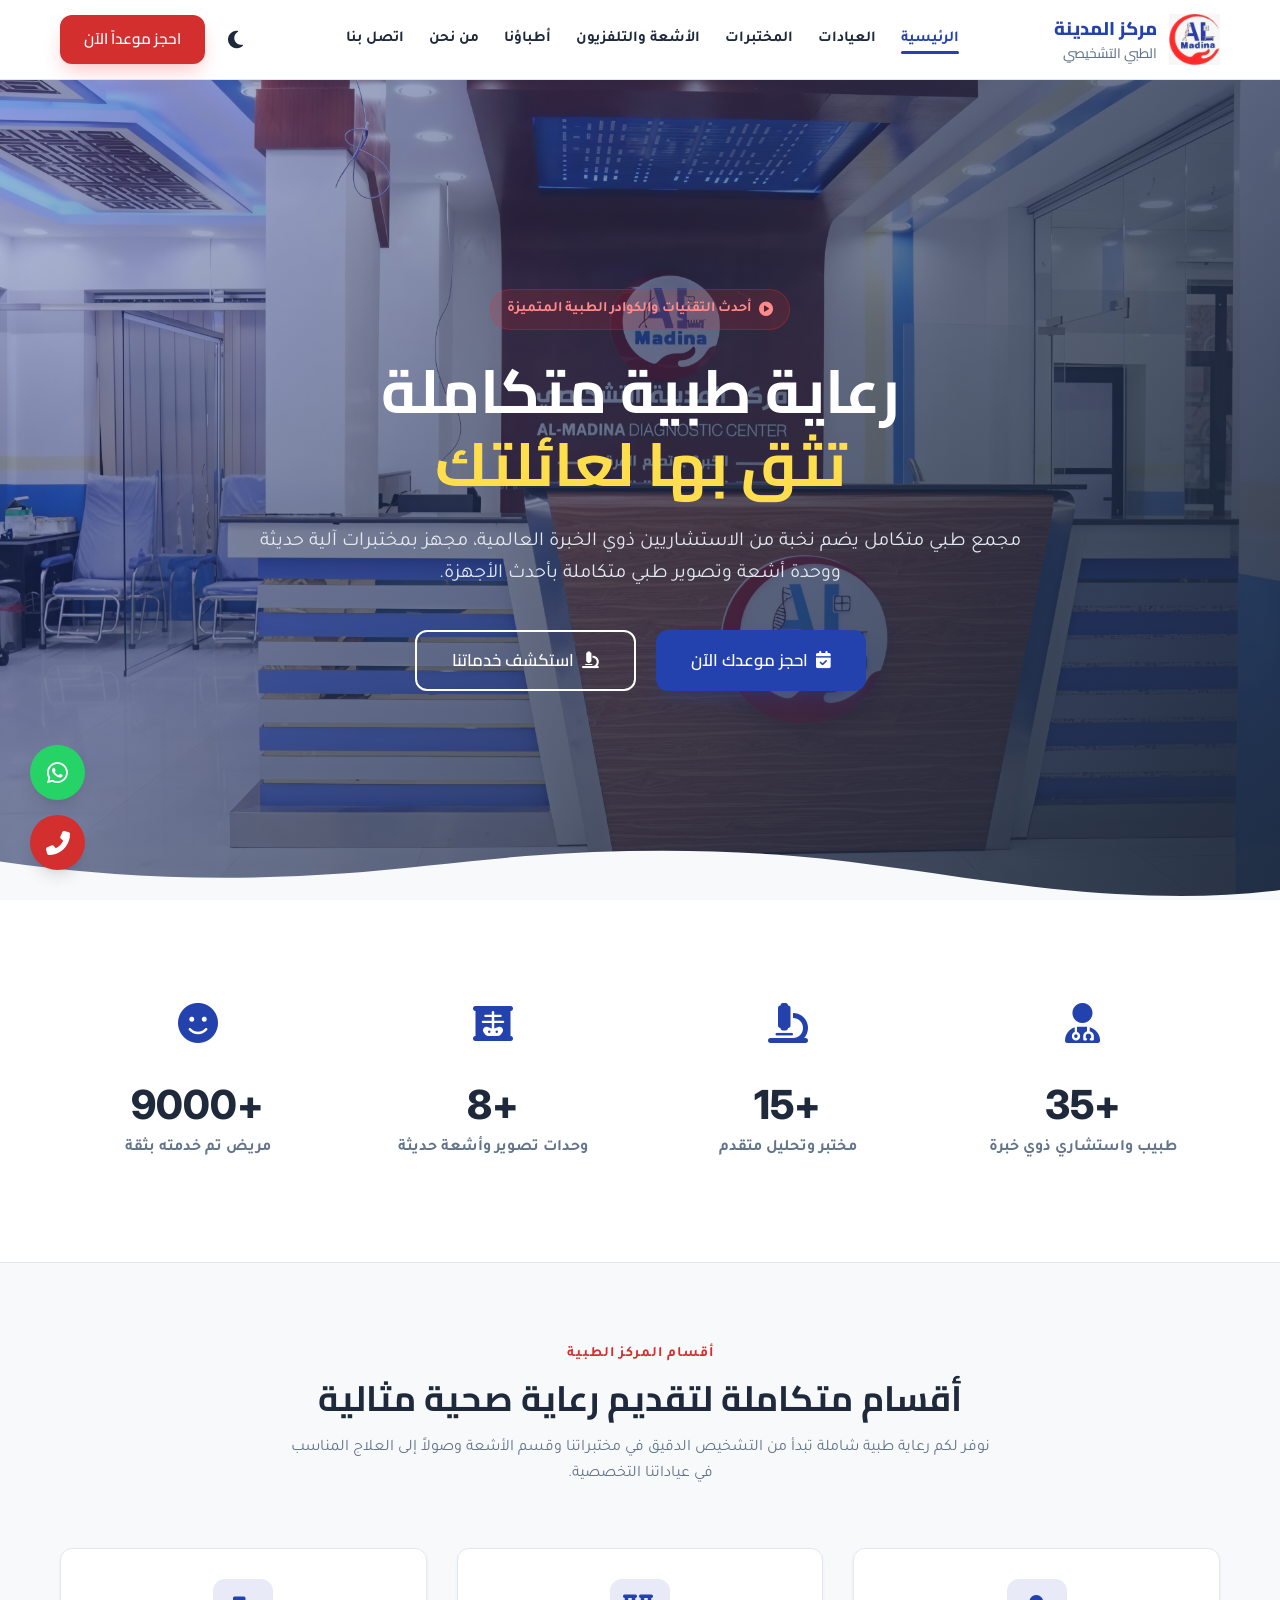
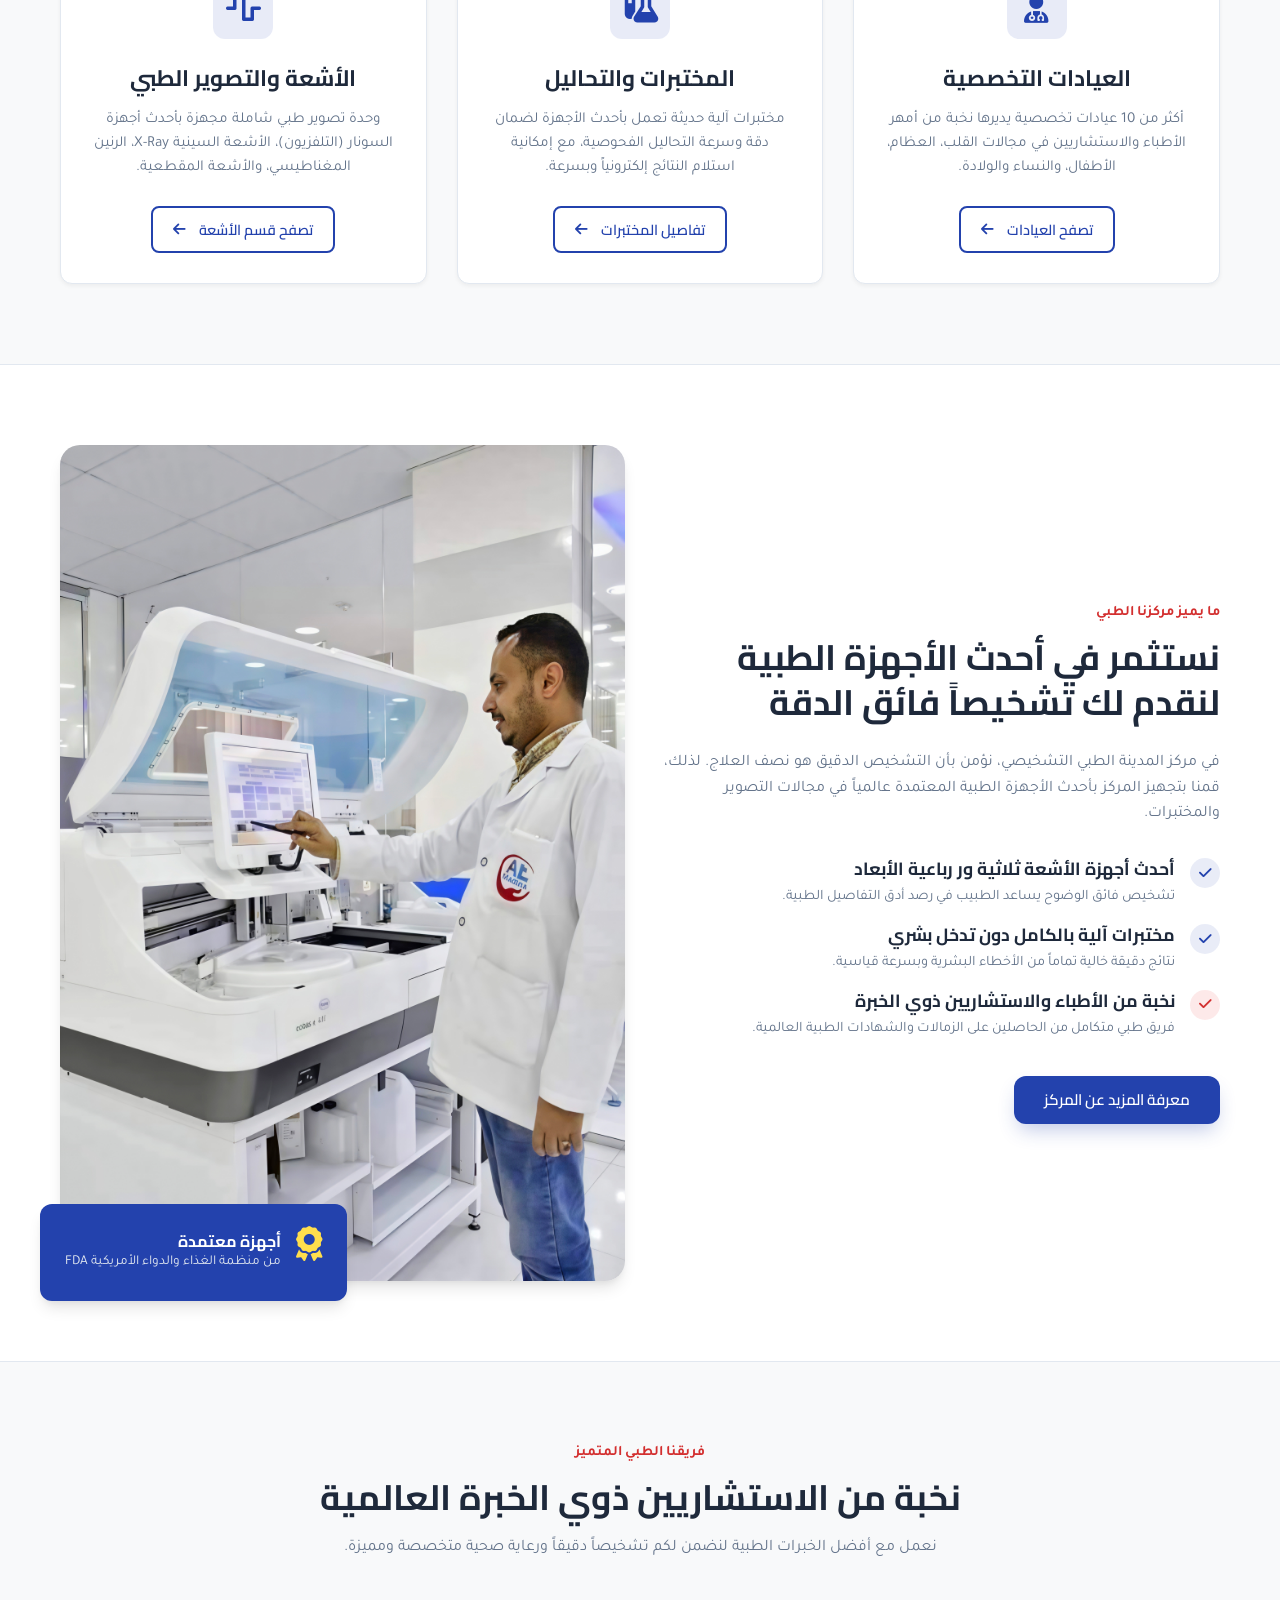
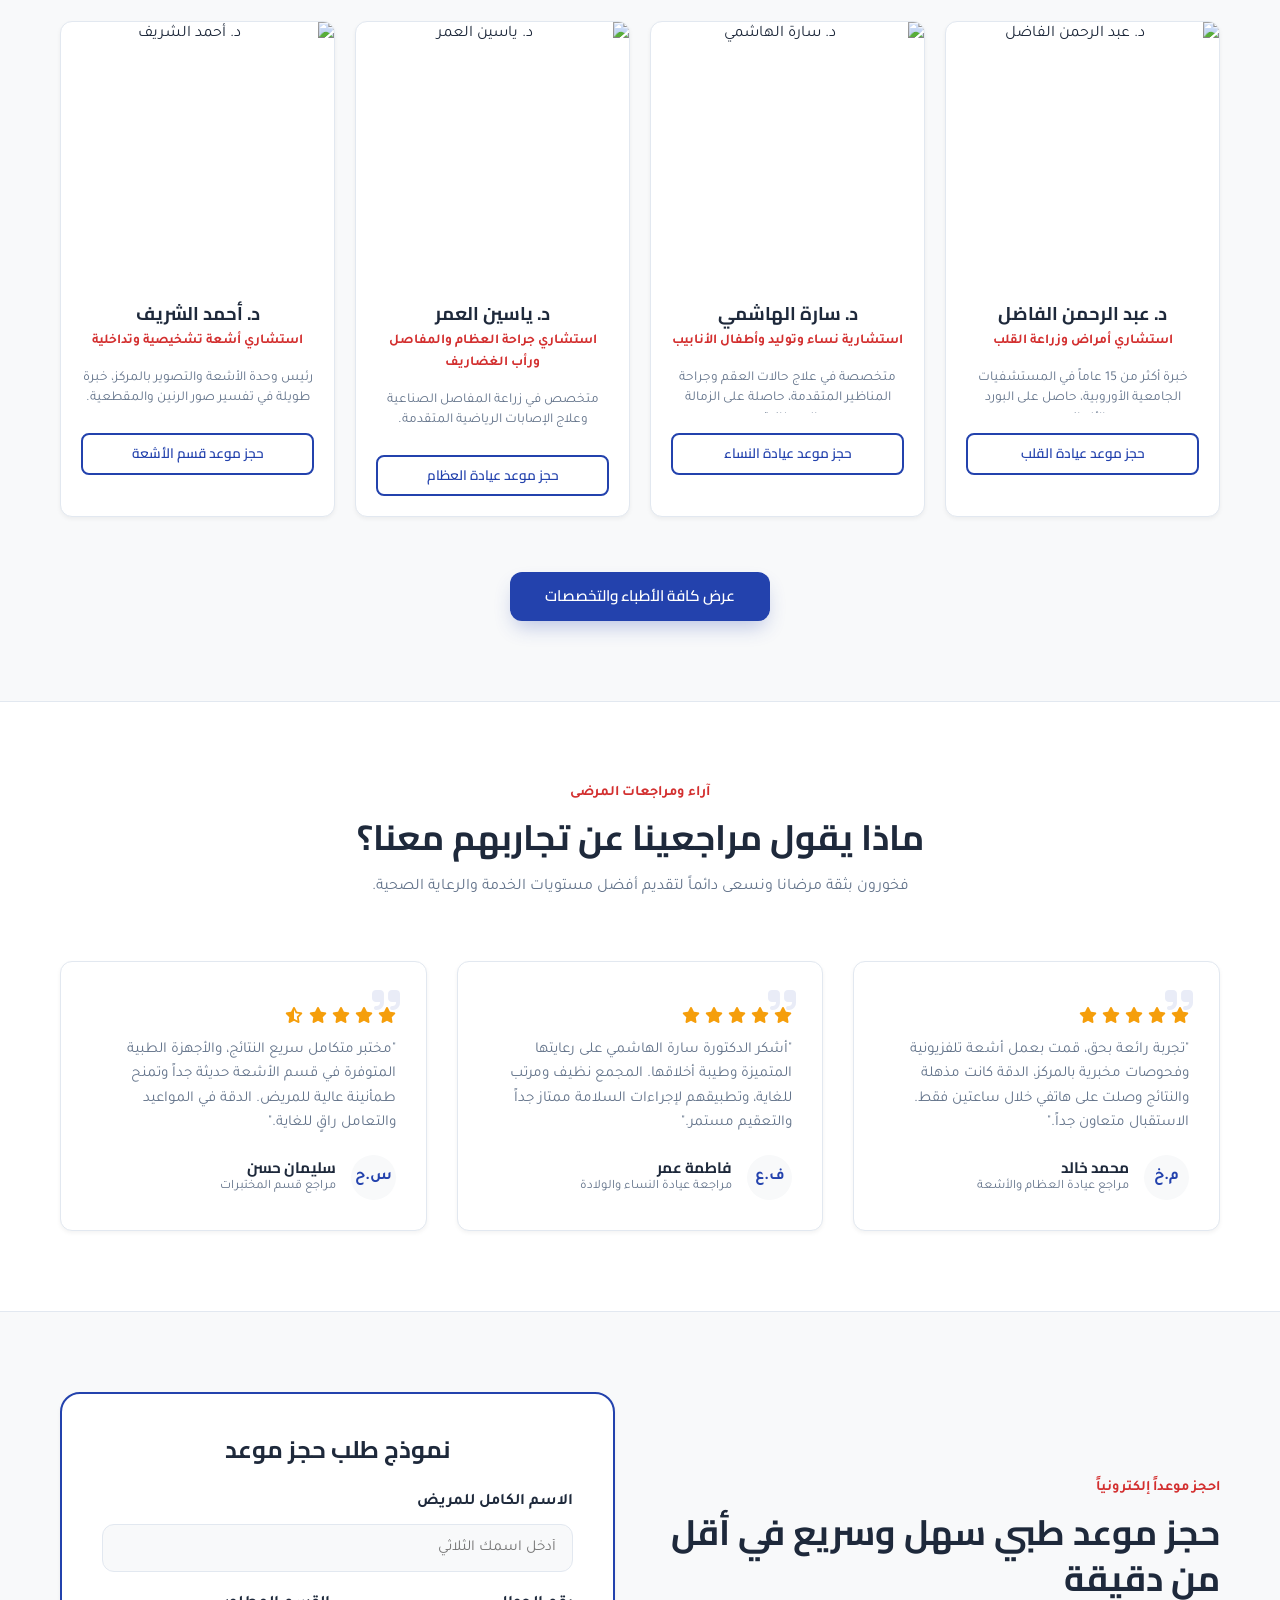
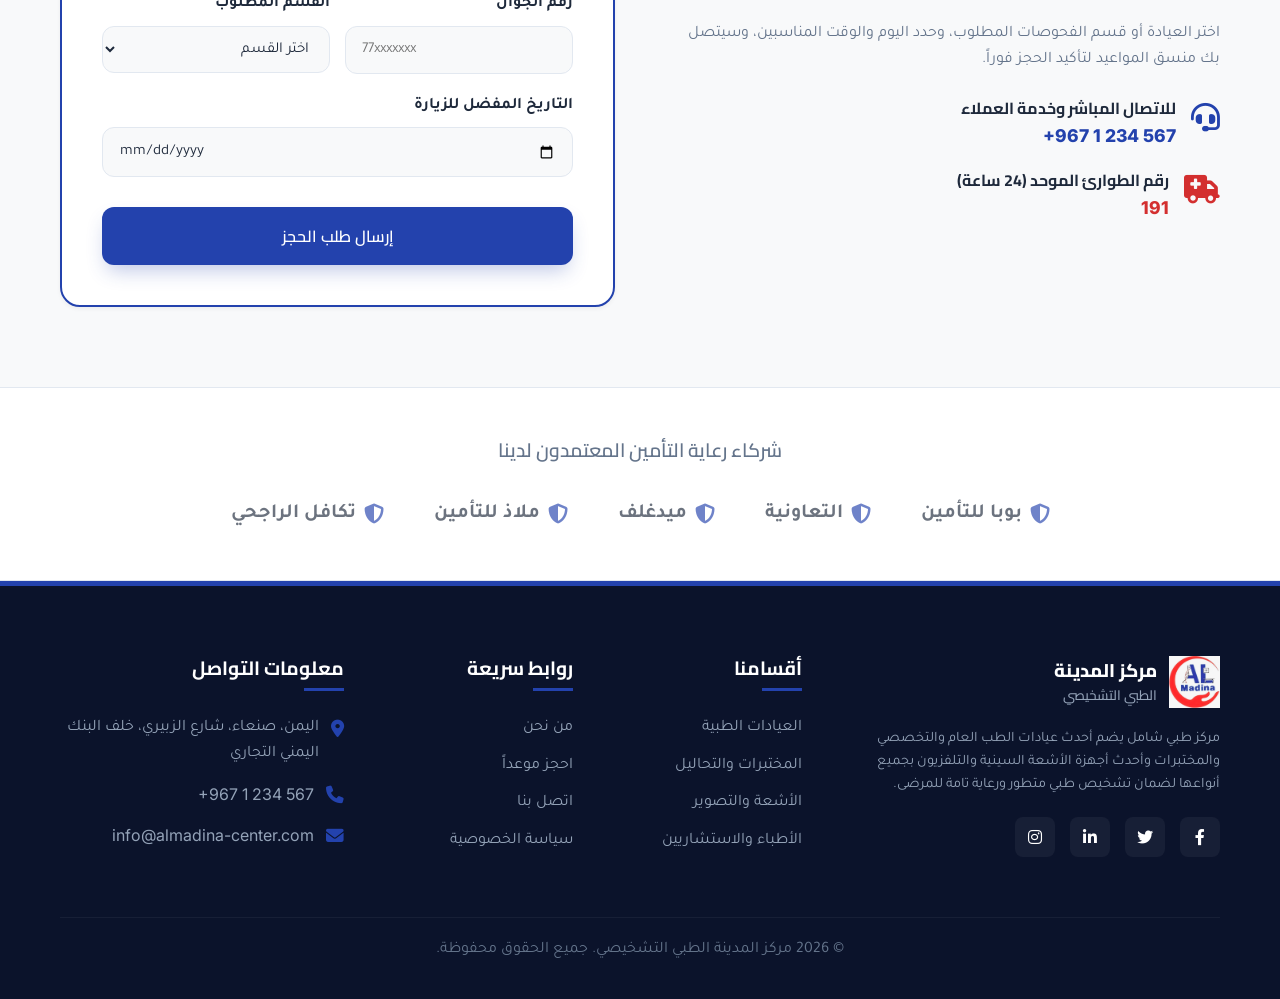
==== commit 442814fb: "Host FontAwesome icons locally to fix mobile menu and DNS resolve issues" ====
--- a/index.html
+++ b/index.html
@@ -20,7 +20,7 @@
     <link rel="stylesheet" href="css/animations.css">
     
     <!-- Font Awesome Icons -->
-    <link rel="stylesheet" href="https://cdnjs.cloudflare.com/ajax/libs/font-awesome/6.4.0/css/all.min.css">
+    <link rel="stylesheet" href="css/all.min.css">
 </head>
 <body>
 
